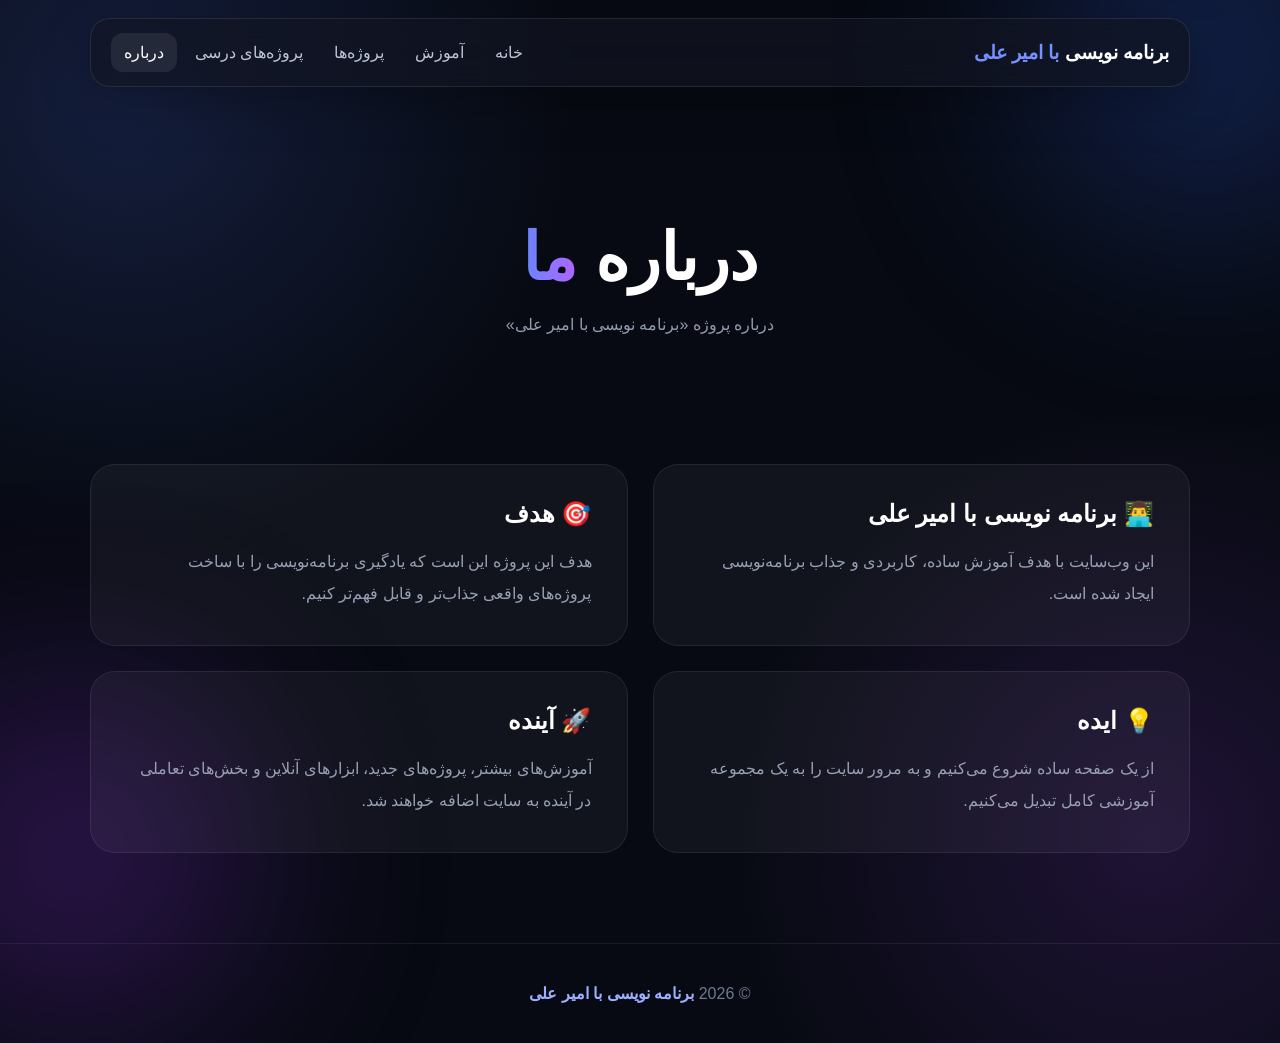
==== about.html @ cb7c0858 "Add files via upload" ====
<!DOCTYPE html>
<html lang="fa" dir="rtl">

<head>

    <meta charset="UTF-8">

    <meta name="viewport"
          content="width=device-width, initial-scale=1.0">

    <title>درباره | برنامه نویسی با امیر علی</title>

    <link rel="stylesheet" href="style.css">

</head>

<body>

<nav class="navbar">

    <a href="index.html" class="logo">
        برنامه نویسی <span>با امیر علی</span>
    </a>

<ul class="nav-links">

    <li><a href="index.html">خانه</a></li>

    <li><a href="learn.html">آموزش</a></li>

    <li><a href="projects.html">پروژه‌ها</a></li>

    <li><a href="school-projects.html">پروژه‌های درسی</a></li>

    <li><a href="about.html">درباره</a></li>

</ul>

</nav>


<main class="page">

<div class="container">

<header class="page-header">

    <h1>
        درباره
        <span class="gradient">
            ما
        </span>
    </h1>

    <p>
        درباره پروژه «برنامه نویسی با امیر علی»
    </p>

</header>


<section class="section">

<div class="about-grid">

    <div class="about-box">

        <h2>
            👨‍💻 برنامه نویسی با امیر علی
        </h2>

        <p>
            این وب‌سایت با هدف آموزش ساده،
            کاربردی و جذاب برنامه‌نویسی ایجاد شده است.
        </p>

    </div>


    <div class="about-box">

        <h2>
            🎯 هدف
        </h2>

        <p>
            هدف این پروژه این است که یادگیری
            برنامه‌نویسی را با ساخت پروژه‌های واقعی
            جذاب‌تر و قابل فهم‌تر کنیم.
        </p>

    </div>


    <div class="about-box">

        <h2>
            💡 ایده
        </h2>

        <p>
            از یک صفحه ساده شروع می‌کنیم و
            به مرور سایت را به یک مجموعه آموزشی
            کامل تبدیل می‌کنیم.
        </p>

    </div>


    <div class="about-box">

        <h2>
            🚀 آینده
        </h2>

        <p>
            آموزش‌های بیشتر، پروژه‌های جدید،
            ابزارهای آنلاین و بخش‌های تعاملی
            در آینده به سایت اضافه خواهند شد.
        </p>

    </div>

</div>

</section>

</div>

</main>


<footer>

    © 2026
    <strong>برنامه نویسی با امیر علی</strong>

</footer>


<script src="script.js"></script>

</body>

</html>
---- style.css ----
* {
    margin: 0;
    padding: 0;
    box-sizing: border-box;
}

html {
    scroll-behavior: smooth;
}

body {
    font-family: Tahoma, Arial, sans-serif;
    background:
        radial-gradient(circle at 10% 10%, rgba(80,120,255,.18), transparent 30%),
        radial-gradient(circle at 90% 80%, rgba(170,70,255,.15), transparent 30%),
        #070a12;
    color: #fff;
    min-height: 100vh;
    overflow-x: hidden;
}

body::before,
body::after {
    content: "";
    position: fixed;
    width: 350px;
    height: 350px;
    border-radius: 50%;
    filter: blur(110px);
    opacity: .25;
    z-index: -1;
}

body::before {
    background: #386cff;
    top: -120px;
    right: -100px;
}

body::after {
    background: #a338ff;
    bottom: -130px;
    left: -100px;
}

a {
    color: inherit;
    text-decoration: none;
}

/* NAVBAR */

.navbar {
    position: fixed;
    top: 18px;
    left: 50%;
    transform: translateX(-50%);

    width: min(1100px, calc(100% - 30px));

    display: flex;
    justify-content: space-between;
    align-items: center;

    padding: 14px 20px;

    background: rgba(18,22,35,.68);
    border: 1px solid rgba(255,255,255,.09);

    backdrop-filter: blur(20px);
    -webkit-backdrop-filter: blur(20px);

    border-radius: 20px;

    z-index: 1000;

    box-shadow: 0 15px 50px rgba(0,0,0,.25);
}

.logo {
    font-size: 19px;
    font-weight: bold;
}

.logo span {
    color: #7890ff;
}

.nav-links {
    display: flex;
    gap: 5px;
    list-style: none;
}

.nav-links a {
    display: block;
    padding: 10px 13px;

    color: #bfc5d8;

    border-radius: 12px;

    transition: .3s;
}

.nav-links a:hover,
.nav-links a.active {
    background: rgba(255,255,255,.08);
    color: white;
}

/* HERO */

.hero {
    min-height: 100vh;

    display: flex;
    justify-content: center;
    align-items: center;

    text-align: center;

    padding: 130px 20px 70px;
}

.hero-content {
    max-width: 900px;
}

.badge {
    display: inline-block;

    padding: 9px 18px;

    border-radius: 50px;

    color: #aebcff;

    background: rgba(100,130,255,.1);

    border: 1px solid rgba(120,150,255,.2);

    margin-bottom: 25px;
}

.hero h1 {
    font-size: clamp(45px, 8vw, 82px);
    line-height: 1.15;
    margin-bottom: 25px;
}

.gradient {
    background: linear-gradient(90deg,#6687ff,#b064ff);
    -webkit-background-clip: text;
    color: transparent;
}

.hero p {
    color: #9ca5bb;
    font-size: 18px;
    line-height: 2;
    max-width: 700px;
    margin: auto;
}

.buttons {
    margin-top: 35px;

    display: flex;
    justify-content: center;
    gap: 12px;

    flex-wrap: wrap;
}

.btn {
    padding: 14px 24px;
    border-radius: 14px;
    font-weight: bold;
    transition: .3s;
}

.btn-primary {
    background: linear-gradient(135deg,#5678ff,#9c58ff);
    box-shadow: 0 12px 30px rgba(90,100,255,.2);
}

.btn-primary:hover {
    transform: translateY(-4px);
}

.btn-secondary {
    background: rgba(255,255,255,.05);
    border: 1px solid rgba(255,255,255,.1);
}

.btn-secondary:hover {
    background: rgba(255,255,255,.1);
}

/* SECTIONS */

.container {
    width: min(1100px,calc(100% - 30px));
    margin: auto;
}

.page {
    padding-top: 150px;
    min-height: 100vh;
}

.section {
    padding: 90px 0;
}

.section-title {
    text-align: center;
    font-size: 38px;
    margin-bottom: 15px;
}

.section-description {
    text-align: center;
    color: #8d96ab;
    margin-bottom: 45px;
}

/* CARDS */

.cards {
    display: grid;
    grid-template-columns: repeat(3,1fr);
    gap: 20px;
}

.card {
    padding: 30px;

    background: rgba(255,255,255,.045);

    border: 1px solid rgba(255,255,255,.08);

    border-radius: 25px;

    backdrop-filter: blur(15px);

    transition: .35s;
}

.card:hover {
    transform: translateY(-8px);

    background: rgba(255,255,255,.07);

    border-color: rgba(120,140,255,.3);
}

.icon {
    width: 55px;
    height: 55px;

    display: flex;
    align-items: center;
    justify-content: center;

    border-radius: 16px;

    background: linear-gradient(135deg,#5779ff,#9e59ff);

    font-size: 25px;

    margin-bottom: 20px;
}

.card h3 {
    margin-bottom: 12px;
}

.card p {
    color: #929aad;
    line-height: 1.9;
}

/* PAGE HEADER */

.page-header {
    text-align: center;
    padding: 70px 20px 40px;
}

.page-header h1 {
    font-size: clamp(40px,7vw,65px);
    margin-bottom: 20px;
}

.page-header p {
    color: #929aae;
}

/* ABOUT */

.about-grid {
    display: grid;
    grid-template-columns: 1fr 1fr;
    gap: 25px;
}

.about-box {
    padding: 35px;

    background: rgba(255,255,255,.045);

    border: 1px solid rgba(255,255,255,.08);

    border-radius: 25px;
}

.about-box h2 {
    margin-bottom: 18px;
}

.about-box p {
    color: #969fb4;
    line-height: 2;
}

/* FOOTER */

footer {
    padding: 40px 20px;

    text-align: center;

    color: #70798f;

    border-top: 1px solid rgba(255,255,255,.07);
}

footer strong {
    color: #9eafff;
}

/* MOBILE */

@media(max-width:800px) {

    .nav-links {
        display: none;
    }

    .cards {
        grid-template-columns: 1fr;
    }

    .about-grid {
        grid-template-columns: 1fr;
    }

    .hero h1 {
        font-size: 45px;
    }

    .hero p {
        font-size: 16px;
    }
}
/* پروژه‌های درسی */

.school-project {
    overflow: hidden;
}

.project-image {
    width: 100%;
    height: 220px;

    object-fit: cover;

    display: block;

    border-radius: 18px;

    margin-bottom: 22px;

    border: 1px solid rgba(255,255,255,.08);

    transition: .4s;
}

.school-project:hover .project-image {
    transform: scale(1.03);
}
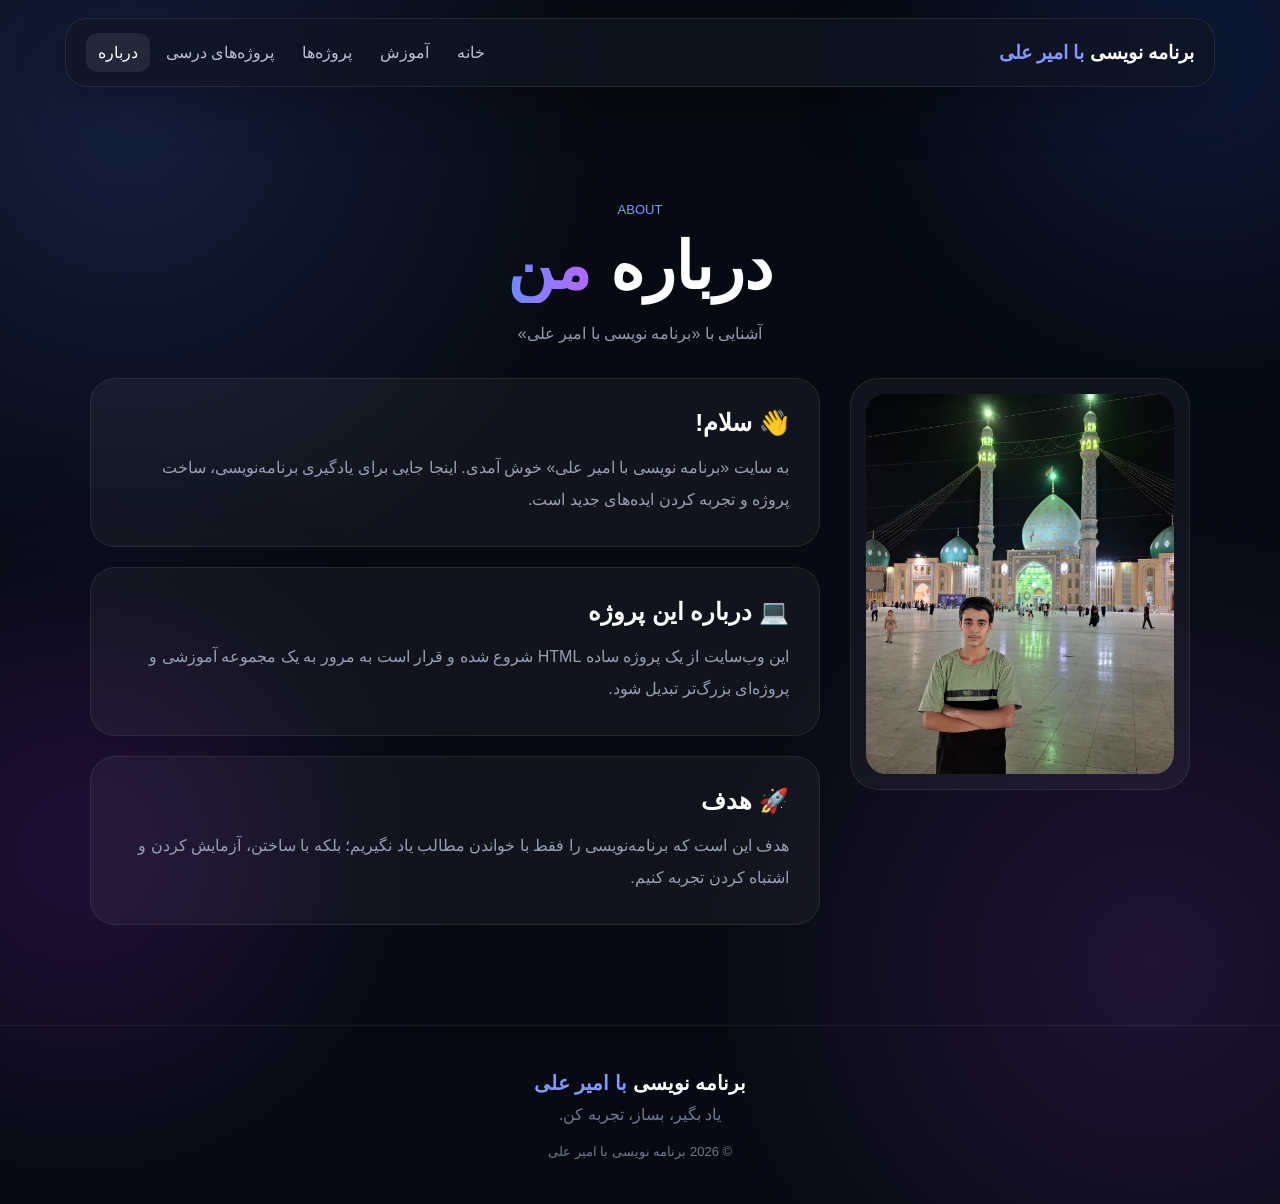
==== commit e614e88b: "Update about.html" ====
--- a/about.html
+++ b/about.html
@@ -5,8 +5,7 @@
 
     <meta charset="UTF-8">
 
-    <meta name="viewport"
-          content="width=device-width, initial-scale=1.0">
+    <meta name="viewport" content="width=device-width, initial-scale=1.0">
 
     <title>درباره | برنامه نویسی با امیر علی</title>
 
@@ -22,108 +21,127 @@
         برنامه نویسی <span>با امیر علی</span>
     </a>
 
-<ul class="nav-links">
+    <ul class="nav-links">
 
-    <li><a href="index.html">خانه</a></li>
+        <li><a href="index.html">خانه</a></li>
 
-    <li><a href="learn.html">آموزش</a></li>
+        <li><a href="learn.html">آموزش</a></li>
 
-    <li><a href="projects.html">پروژه‌ها</a></li>
+        <li><a href="projects.html">پروژه‌ها</a></li>
 
-    <li><a href="school-projects.html">پروژه‌های درسی</a></li>
+        <li><a href="school-projects.html">پروژه‌های درسی</a></li>
 
-    <li><a href="about.html">درباره</a></li>
+        <li><a href="about.html">درباره</a></li>
 
-</ul>
+    </ul>
+
+    <button class="menu-button" onclick="toggleMenu()">
+        ☰
+    </button>
 
 </nav>
+
+
+<div class="mobile-menu" id="mobileMenu">
+
+    <a href="index.html">خانه</a>
+
+    <a href="learn.html">آموزش</a>
+
+    <a href="projects.html">پروژه‌ها</a>
+
+    <a href="school-projects.html">پروژه‌های درسی</a>
+
+    <a href="about.html">درباره</a>
+
+</div>
 
 
 <main class="page">
 
 <div class="container">
 
-<header class="page-header">
+    <header class="page-header">
 
-    <h1>
-        درباره
-        <span class="gradient">
-            ما
+        <span class="small-title">
+            ABOUT
         </span>
-    </h1>
 
-    <p>
-        درباره پروژه «برنامه نویسی با امیر علی»
-    </p>
+        <h1>
+            درباره
+            <span class="gradient">
+                من
+            </span>
+        </h1>
 
-</header>
+        <p>
+            آشنایی با «برنامه نویسی با امیر علی»
+        </p>
+
+    </header>
 
 
-<section class="section">
+    <section class="about-grid">
 
-<div class="about-grid">
+        <div class="about-photo">
 
-    <div class="about-box">
+            <img
+                src="MY.jpg"
+                alt="امیر علی"
+            >
 
-        <h2>
-            👨‍💻 برنامه نویسی با امیر علی
-        </h2>
-
-        <p>
-            این وب‌سایت با هدف آموزش ساده،
-            کاربردی و جذاب برنامه‌نویسی ایجاد شده است.
-        </p>
-
-    </div>
+        </div>
 
 
-    <div class="about-box">
+        <div class="about-content">
 
-        <h2>
-            🎯 هدف
-        </h2>
+            <div class="about-box">
 
-        <p>
-            هدف این پروژه این است که یادگیری
-            برنامه‌نویسی را با ساخت پروژه‌های واقعی
-            جذاب‌تر و قابل فهم‌تر کنیم.
-        </p>
+                <h2>
+                    👋 سلام!
+                </h2>
 
-    </div>
+                <p>
+                    به سایت «برنامه نویسی با امیر علی» خوش آمدی.
+                    اینجا جایی برای یادگیری برنامه‌نویسی،
+                    ساخت پروژه و تجربه کردن ایده‌های جدید است.
+                </p>
+
+            </div>
 
 
-    <div class="about-box">
+            <div class="about-box">
 
-        <h2>
-            💡 ایده
-        </h2>
+                <h2>
+                    💻 درباره این پروژه
+                </h2>
 
-        <p>
-            از یک صفحه ساده شروع می‌کنیم و
-            به مرور سایت را به یک مجموعه آموزشی
-            کامل تبدیل می‌کنیم.
-        </p>
+                <p>
+                    این وب‌سایت از یک پروژه ساده HTML شروع شده
+                    و قرار است به مرور به یک مجموعه آموزشی
+                    و پروژه‌ای بزرگ‌تر تبدیل شود.
+                </p>
 
-    </div>
+            </div>
 
 
-    <div class="about-box">
+            <div class="about-box">
 
-        <h2>
-            🚀 آینده
-        </h2>
+                <h2>
+                    🚀 هدف
+                </h2>
 
-        <p>
-            آموزش‌های بیشتر، پروژه‌های جدید،
-            ابزارهای آنلاین و بخش‌های تعاملی
-            در آینده به سایت اضافه خواهند شد.
-        </p>
+                <p>
+                    هدف این است که برنامه‌نویسی را فقط با
+                    خواندن مطالب یاد نگیریم؛ بلکه با ساختن،
+                    آزمایش کردن و اشتباه کردن تجربه کنیم.
+                </p>
 
-    </div>
+            </div>
 
-</div>
+        </div>
 
-</section>
+    </section>
 
 </div>
 
@@ -132,8 +150,17 @@
 
 <footer>
 
-    © 2026
-    <strong>برنامه نویسی با امیر علی</strong>
+    <div class="footer-logo">
+        برنامه نویسی <span>با امیر علی</span>
+    </div>
+
+    <p>
+        یاد بگیر، بساز، تجربه کن.
+    </p>
+
+    <div class="copyright">
+        © 2026 برنامه نویسی با امیر علی
+    </div>
 
 </footer>
 
@@ -142,4 +169,4 @@
 
 </body>
 
-</html>+</html>
--- a/style.css
+++ b/style.css
@@ -11,8 +11,8 @@
 body {
     font-family: Tahoma, Arial, sans-serif;
     background:
-        radial-gradient(circle at 10% 10%, rgba(80,120,255,.18), transparent 30%),
-        radial-gradient(circle at 90% 80%, rgba(170,70,255,.15), transparent 30%),
+        radial-gradient(circle at 10% 10%, rgba(80, 120, 255, .18), transparent 30%),
+        radial-gradient(circle at 90% 80%, rgba(170, 70, 255, .15), transparent 30%),
         #070a12;
     color: #fff;
     min-height: 100vh;
@@ -23,30 +23,36 @@
 body::after {
     content: "";
     position: fixed;
-    width: 350px;
-    height: 350px;
+    width: 400px;
+    height: 400px;
     border-radius: 50%;
-    filter: blur(110px);
-    opacity: .25;
+    filter: blur(120px);
+    opacity: .18;
     z-index: -1;
+    pointer-events: none;
 }
 
 body::before {
     background: #386cff;
-    top: -120px;
-    right: -100px;
+    top: -150px;
+    right: -120px;
 }
 
 body::after {
     background: #a338ff;
-    bottom: -130px;
-    left: -100px;
+    bottom: -150px;
+    left: -120px;
 }
 
 a {
     color: inherit;
     text-decoration: none;
 }
+
+button {
+    font-family: inherit;
+}
+
 
 /* NAVBAR */
 
@@ -56,47 +62,49 @@
     left: 50%;
     transform: translateX(-50%);
 
-    width: min(1100px, calc(100% - 30px));
+    width: min(1150px, calc(100% - 30px));
 
     display: flex;
+    align-items: center;
     justify-content: space-between;
-    align-items: center;
 
     padding: 14px 20px;
 
-    background: rgba(18,22,35,.68);
-    border: 1px solid rgba(255,255,255,.09);
-
-    backdrop-filter: blur(20px);
-    -webkit-backdrop-filter: blur(20px);
-
-    border-radius: 20px;
+    background: rgba(16, 21, 34, .72);
+    border: 1px solid rgba(255, 255, 255, .09);
+
+    backdrop-filter: blur(22px);
+    -webkit-backdrop-filter: blur(22px);
+
+    border-radius: 22px;
 
     z-index: 1000;
 
-    box-shadow: 0 15px 50px rgba(0,0,0,.25);
+    box-shadow: 0 15px 50px rgba(0, 0, 0, .25);
 }
 
 .logo {
     font-size: 19px;
     font-weight: bold;
-}
-
-.logo span {
-    color: #7890ff;
+    white-space: nowrap;
+}
+
+.logo span,
+.footer-logo span {
+    color: #8298ff;
 }
 
 .nav-links {
     display: flex;
-    gap: 5px;
+    gap: 4px;
     list-style: none;
 }
 
 .nav-links a {
     display: block;
-    padding: 10px 13px;
-
-    color: #bfc5d8;
+    padding: 10px 12px;
+
+    color: #bbc2d5;
 
     border-radius: 12px;
 
@@ -105,141 +113,313 @@
 
 .nav-links a:hover,
 .nav-links a.active {
-    background: rgba(255,255,255,.08);
     color: white;
-}
+    background: rgba(255, 255, 255, .08);
+}
+
+.menu-button {
+    display: none;
+
+    border: 0;
+    color: white;
+
+    background: rgba(255, 255, 255, .07);
+
+    border-radius: 12px;
+
+    width: 42px;
+    height: 42px;
+
+    font-size: 22px;
+
+    cursor: pointer;
+}
+
+.mobile-menu {
+    display: none;
+
+    position: fixed;
+
+    top: 82px;
+    right: 15px;
+
+    width: 220px;
+
+    padding: 12px;
+
+    background: rgba(16, 21, 34, .94);
+
+    border: 1px solid rgba(255, 255, 255, .1);
+
+    backdrop-filter: blur(20px);
+
+    border-radius: 18px;
+
+    z-index: 999;
+}
+
+.mobile-menu.show {
+    display: block;
+}
+
+.mobile-menu a {
+    display: block;
+
+    padding: 13px;
+
+    color: #c3c9da;
+
+    border-radius: 10px;
+}
+
+.mobile-menu a:hover {
+    background: rgba(255, 255, 255, .08);
+    color: white;
+}
+
 
 /* HERO */
 
 .hero {
     min-height: 100vh;
 
+    position: relative;
+
+    display: flex;
+    align-items: center;
+    justify-content: center;
+
+    text-align: center;
+
+    padding: 140px 20px 80px;
+
+    overflow: hidden;
+}
+
+.hero-content {
+    position: relative;
+    z-index: 2;
+
+    max-width: 950px;
+}
+
+.hero-glow {
+    position: absolute;
+
+    width: 280px;
+    height: 280px;
+
+    border-radius: 50%;
+
+    filter: blur(100px);
+
+    opacity: .2;
+}
+
+.glow-one {
+    background: #526fff;
+    right: 5%;
+    top: 30%;
+}
+
+.glow-two {
+    background: #a24dff;
+    left: 5%;
+    bottom: 20%;
+}
+
+.badge {
+    display: inline-block;
+
+    padding: 9px 18px;
+
+    border-radius: 50px;
+
+    color: #b3c0ff;
+
+    background: rgba(100, 130, 255, .1);
+
+    border: 1px solid rgba(120, 150, 255, .2);
+
+    margin-bottom: 28px;
+
+    font-size: 14px;
+}
+
+.hero h1 {
+    font-size: clamp(45px, 8vw, 86px);
+
+    line-height: 1.15;
+
+    letter-spacing: -2px;
+
+    margin-bottom: 25px;
+}
+
+.gradient {
+    background: linear-gradient(90deg, #6c8cff, #b566ff);
+
+    -webkit-background-clip: text;
+    background-clip: text;
+
+    color: transparent;
+}
+
+.hero p {
+    color: #9ca5bb;
+
+    font-size: 19px;
+
+    line-height: 2;
+
+    max-width: 680px;
+
+    margin: auto;
+}
+
+.buttons {
+    margin-top: 35px;
+
     display: flex;
     justify-content: center;
+
+    gap: 12px;
+
+    flex-wrap: wrap;
+}
+
+.btn {
+    display: inline-flex;
+
     align-items: center;
-
-    text-align: center;
-
-    padding: 130px 20px 70px;
-}
-
-.hero-content {
-    max-width: 900px;
-}
-
-.badge {
-    display: inline-block;
-
-    padding: 9px 18px;
-
-    border-radius: 50px;
-
-    color: #aebcff;
-
-    background: rgba(100,130,255,.1);
-
-    border: 1px solid rgba(120,150,255,.2);
-
-    margin-bottom: 25px;
-}
-
-.hero h1 {
-    font-size: clamp(45px, 8vw, 82px);
-    line-height: 1.15;
-    margin-bottom: 25px;
-}
-
-.gradient {
-    background: linear-gradient(90deg,#6687ff,#b064ff);
-    -webkit-background-clip: text;
-    color: transparent;
-}
-
-.hero p {
-    color: #9ca5bb;
-    font-size: 18px;
-    line-height: 2;
-    max-width: 700px;
-    margin: auto;
-}
-
-.buttons {
-    margin-top: 35px;
-
-    display: flex;
     justify-content: center;
-    gap: 12px;
-
-    flex-wrap: wrap;
-}
-
-.btn {
+
+    gap: 10px;
+
     padding: 14px 24px;
+
     border-radius: 14px;
+
     font-weight: bold;
+
     transition: .3s;
 }
 
 .btn-primary {
-    background: linear-gradient(135deg,#5678ff,#9c58ff);
-    box-shadow: 0 12px 30px rgba(90,100,255,.2);
+    background: linear-gradient(135deg, #5678ff, #9c58ff);
+
+    box-shadow: 0 12px 35px rgba(90, 100, 255, .22);
 }
 
 .btn-primary:hover {
     transform: translateY(-4px);
+
+    box-shadow: 0 18px 40px rgba(90, 100, 255, .3);
 }
 
 .btn-secondary {
-    background: rgba(255,255,255,.05);
-    border: 1px solid rgba(255,255,255,.1);
+    background: rgba(255, 255, 255, .05);
+
+    border: 1px solid rgba(255, 255, 255, .1);
 }
 
 .btn-secondary:hover {
-    background: rgba(255,255,255,.1);
-}
+    background: rgba(255, 255, 255, .1);
+
+    transform: translateY(-3px);
+}
+
+
+/* HERO STATS */
+
+.hero-stats {
+    display: flex;
+
+    justify-content: center;
+
+    gap: 50px;
+
+    margin-top: 55px;
+}
+
+.hero-stats div {
+    display: flex;
+
+    flex-direction: column;
+
+    gap: 6px;
+}
+
+.hero-stats strong {
+    font-size: 25px;
+}
+
+.hero-stats span {
+    color: #747d93;
+
+    font-size: 13px;
+}
+
 
 /* SECTIONS */
 
-.container {
-    width: min(1100px,calc(100% - 30px));
+.section {
+    width: min(1100px, calc(100% - 30px));
+
     margin: auto;
-}
-
-.page {
-    padding-top: 150px;
-    min-height: 100vh;
-}
-
-.section {
-    padding: 90px 0;
-}
-
-.section-title {
+
+    padding: 100px 0;
+}
+
+.section-heading {
     text-align: center;
-    font-size: 38px;
+
+    max-width: 650px;
+
+    margin: 0 auto 50px;
+}
+
+.small-title {
+    display: inline-block;
+
+    color: #8298ff;
+
+    font-size: 13px;
+
+    margin-bottom: 12px;
+}
+
+.section-heading h2,
+.home-project h2 {
+    font-size: 40px;
+
     margin-bottom: 15px;
 }
 
-.section-description {
-    text-align: center;
-    color: #8d96ab;
-    margin-bottom: 45px;
-}
+.section-heading p,
+.home-project p {
+    color: #8f98ad;
+
+    line-height: 2;
+}
+
 
 /* CARDS */
 
 .cards {
     display: grid;
-    grid-template-columns: repeat(3,1fr);
+
+    grid-template-columns: repeat(3, 1fr);
+
     gap: 20px;
 }
 
 .card {
     padding: 30px;
 
-    background: rgba(255,255,255,.045);
-
-    border: 1px solid rgba(255,255,255,.08);
+    background: rgba(255, 255, 255, .045);
+
+    border: 1px solid rgba(255, 255, 255, .08);
 
     border-radius: 25px;
 
@@ -251,9 +431,9 @@
 .card:hover {
     transform: translateY(-8px);
 
-    background: rgba(255,255,255,.07);
-
-    border-color: rgba(120,140,255,.3);
+    background: rgba(255, 255, 255, .07);
+
+    border-color: rgba(120, 140, 255, .3);
 }
 
 .icon {
@@ -266,7 +446,7 @@
 
     border-radius: 16px;
 
-    background: linear-gradient(135deg,#5779ff,#9e59ff);
+    background: linear-gradient(135deg, #5779ff, #9e59ff);
 
     font-size: 25px;
 
@@ -275,22 +455,101 @@
 
 .card h3 {
     margin-bottom: 12px;
+
+    font-size: 20px;
 }
 
 .card p {
     color: #929aad;
+
     line-height: 1.9;
 }
 
-/* PAGE HEADER */
+
+/* HOME PROJECT */
+
+.home-project {
+    width: min(1100px, calc(100% - 30px));
+
+    margin: 30px auto 100px;
+
+    padding: 45px;
+
+    display: grid;
+
+    grid-template-columns: 1fr 360px;
+
+    gap: 45px;
+
+    align-items: center;
+
+    background: rgba(255, 255, 255, .045);
+
+    border: 1px solid rgba(255, 255, 255, .08);
+
+    border-radius: 30px;
+
+    overflow: hidden;
+}
+
+.home-project-content h2 {
+    font-size: 40px;
+
+    line-height: 1.4;
+}
+
+.home-project-content p {
+    margin-bottom: 25px;
+}
+
+.home-project-image {
+    overflow: hidden;
+
+    border-radius: 22px;
+
+    border: 1px solid rgba(255, 255, 255, .1);
+}
+
+.home-project-image img {
+    width: 100%;
+
+    height: 250px;
+
+    object-fit: cover;
+
+    display: block;
+
+    transition: .5s;
+}
+
+.home-project-image:hover img {
+    transform: scale(1.05);
+}
+
+
+/* PAGE */
+
+.page {
+    min-height: 100vh;
+
+    padding-top: 130px;
+}
+
+.container {
+    width: min(1100px, calc(100% - 30px));
+
+    margin: auto;
+}
 
 .page-header {
     text-align: center;
-    padding: 70px 20px 40px;
+
+    padding: 70px 20px 35px;
 }
 
 .page-header h1 {
-    font-size: clamp(40px,7vw,65px);
+    font-size: clamp(40px, 7vw, 65px);
+
     margin-bottom: 20px;
 }
 
@@ -298,96 +557,214 @@
     color: #929aae;
 }
 
+.page-section {
+    padding: 50px 0 100px;
+}
+
+
+/* PROJECT IMAGE */
+
+.school-project {
+    overflow: hidden;
+
+    cursor: pointer;
+}
+
+.project-image {
+    width: 100%;
+
+    height: 230px;
+
+    object-fit: cover;
+
+    display: block;
+
+    border-radius: 18px;
+
+    margin-bottom: 22px;
+
+    border: 1px solid rgba(255, 255, 255, .08);
+
+    transition: .4s;
+}
+
+.school-project:hover .project-image {
+    transform: scale(1.03);
+}
+
+
 /* ABOUT */
 
 .about-grid {
     display: grid;
-    grid-template-columns: 1fr 1fr;
-    gap: 25px;
+
+    grid-template-columns: 340px 1fr;
+
+    gap: 30px;
+
+    align-items: stretch;
+
+    padding-bottom: 100px;
+}
+
+.about-photo {
+    padding: 15px;
+
+    background: rgba(255, 255, 255, .045);
+
+    border: 1px solid rgba(255, 255, 255, .08);
+
+    border-radius: 28px;
+
+    height: fit-content;
+}
+
+.about-photo img {
+    width: 100%;
+
+    height: 380px;
+
+    object-fit: cover;
+
+    display: block;
+
+    border-radius: 20px;
+}
+
+.about-content {
+    display: flex;
+
+    flex-direction: column;
+
+    gap: 20px;
 }
 
 .about-box {
-    padding: 35px;
-
-    background: rgba(255,255,255,.045);
-
-    border: 1px solid rgba(255,255,255,.08);
+    padding: 30px;
+
+    background: rgba(255, 255, 255, .045);
+
+    border: 1px solid rgba(255, 255, 255, .08);
 
     border-radius: 25px;
 }
 
 .about-box h2 {
-    margin-bottom: 18px;
+    margin-bottom: 15px;
 }
 
 .about-box p {
     color: #969fb4;
+
     line-height: 2;
 }
 
+
 /* FOOTER */
 
 footer {
-    padding: 40px 20px;
+    padding: 45px 20px;
 
     text-align: center;
 
     color: #70798f;
 
-    border-top: 1px solid rgba(255,255,255,.07);
-}
-
-footer strong {
-    color: #9eafff;
-}
+    border-top: 1px solid rgba(255, 255, 255, .07);
+}
+
+.footer-logo {
+    color: white;
+
+    font-size: 20px;
+
+    font-weight: bold;
+
+    margin-bottom: 10px;
+}
+
+footer p {
+    margin-bottom: 20px;
+}
+
+.copyright {
+    font-size: 13px;
+}
+
 
 /* MOBILE */
 
-@media(max-width:800px) {
+@media (max-width: 850px) {
 
     .nav-links {
         display: none;
     }
 
+    .menu-button {
+        display: block;
+    }
+
     .cards {
         grid-template-columns: 1fr;
     }
 
+    .home-project {
+        grid-template-columns: 1fr;
+
+        padding: 30px;
+    }
+
+    .home-project-image {
+        order: -1;
+    }
+
     .about-grid {
         grid-template-columns: 1fr;
     }
 
+    .about-photo img {
+        height: 350px;
+    }
+
+    .hero-stats {
+        gap: 30px;
+    }
+}
+
+
+@media (max-width: 500px) {
+
+    .navbar {
+        top: 10px;
+
+        width: calc(100% - 20px);
+    }
+
+    .logo {
+        font-size: 16px;
+    }
+
+    .hero {
+        padding-top: 120px;
+    }
+
     .hero h1 {
-        font-size: 45px;
+        font-size: 43px;
     }
 
     .hero p {
         font-size: 16px;
     }
-}
-/* پروژه‌های درسی */
-
-.school-project {
-    overflow: hidden;
-}
-
-.project-image {
-    width: 100%;
-    height: 220px;
-
-    object-fit: cover;
-
-    display: block;
-
-    border-radius: 18px;
-
-    margin-bottom: 22px;
-
-    border: 1px solid rgba(255,255,255,.08);
-
-    transition: .4s;
-}
-
-.school-project:hover .project-image {
-    transform: scale(1.03);
-}+
+    .section-heading h2,
+    .home-project h2 {
+        font-size: 32px;
+    }
+
+    .home-project {
+        margin-bottom: 70px;
+    }
+
+    .hero-stats {
+        gap: 20px;
+    }
+}
